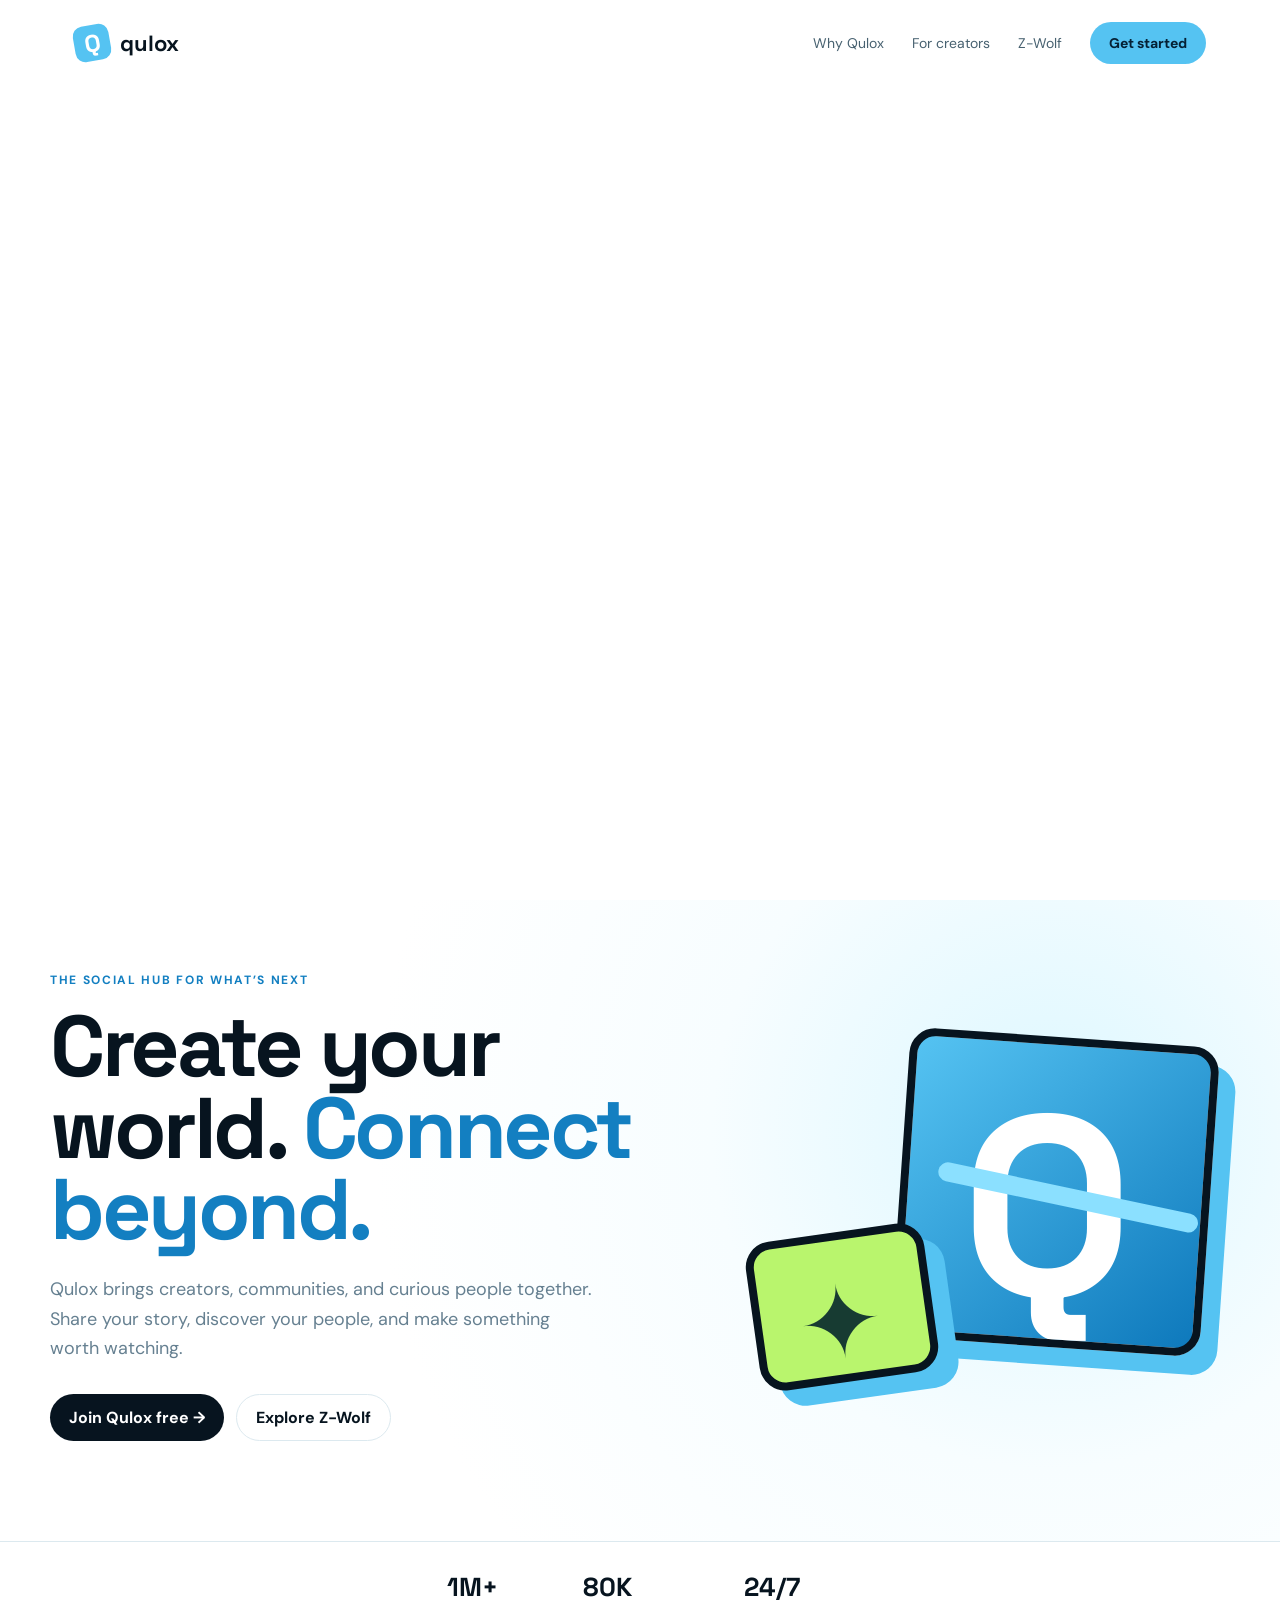
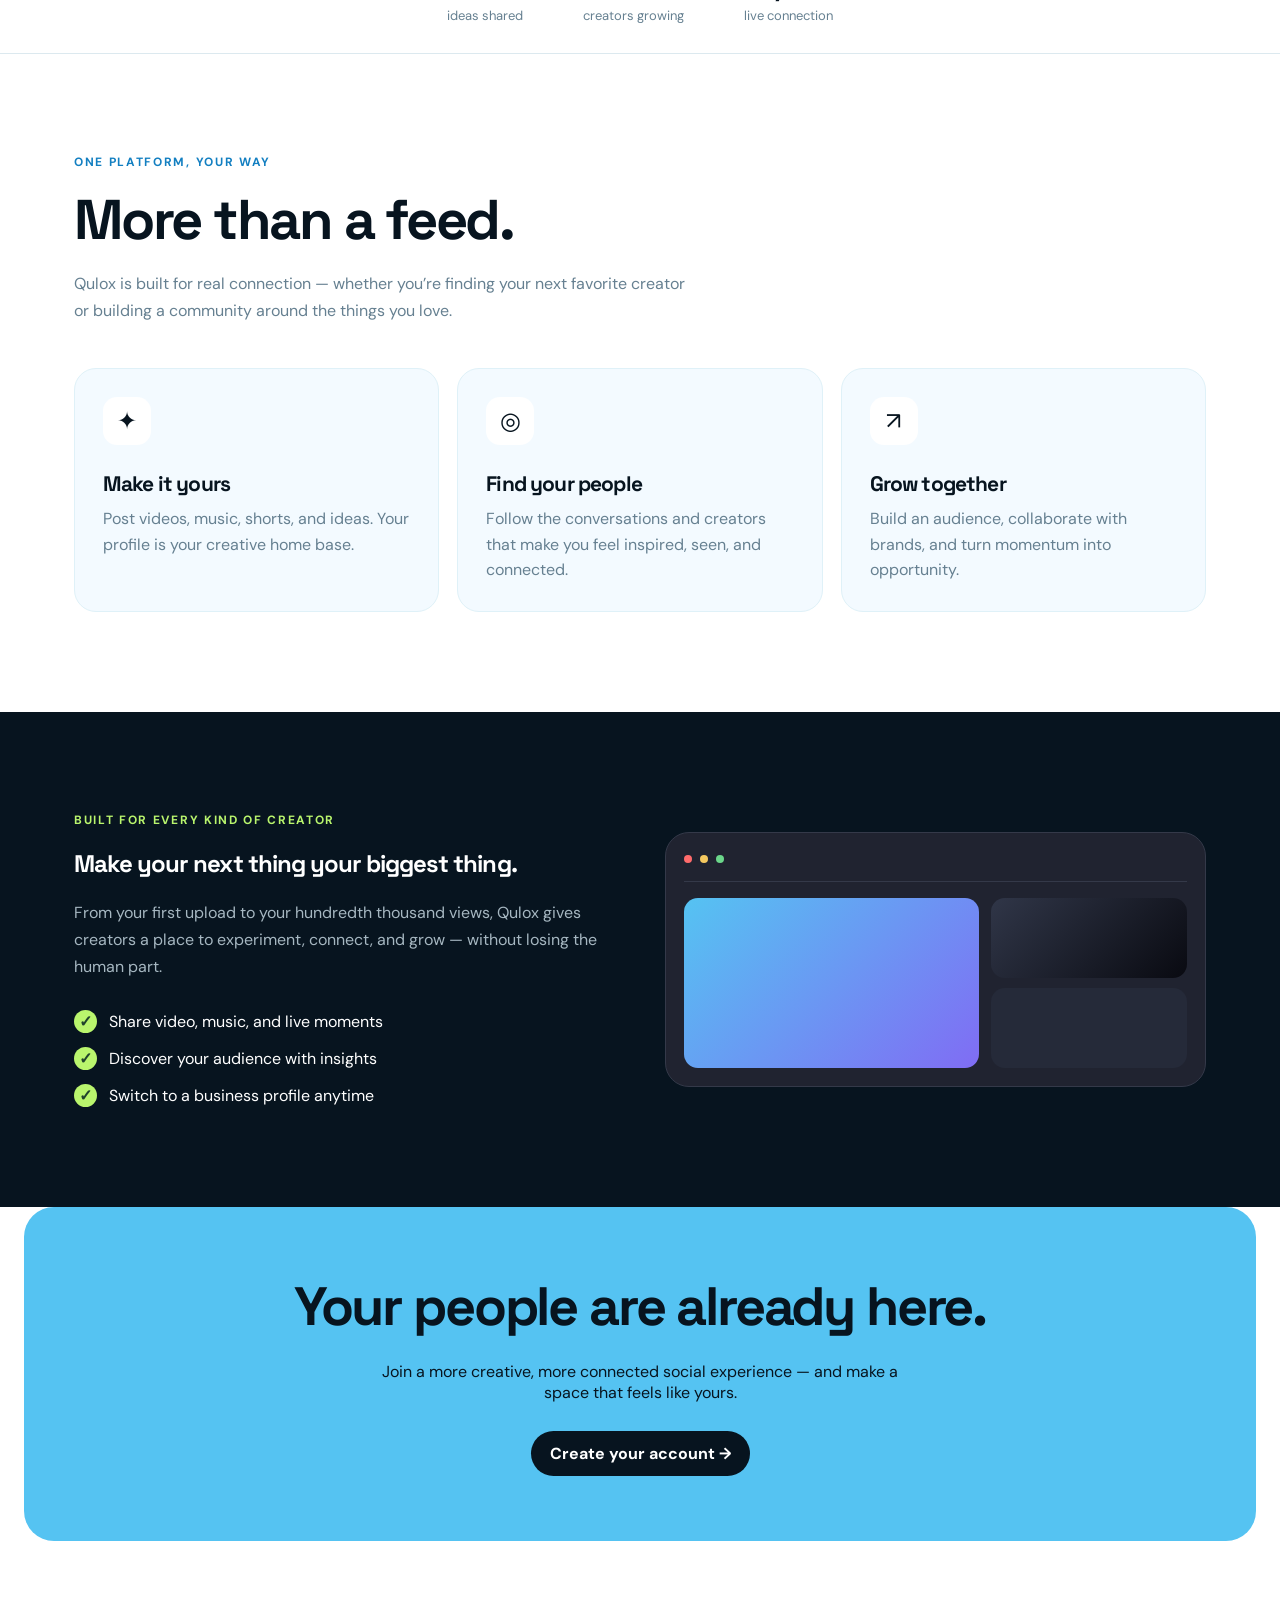
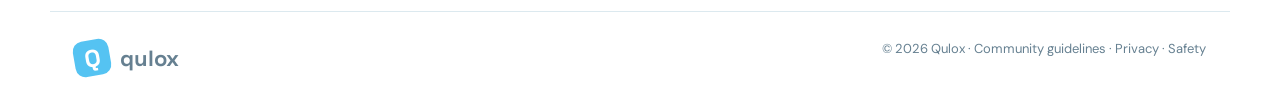
==== index.html @ 9fc833c8 "Build Qulox social hub and separate Z-Wolf premium streaming experience frontend" ====
<!doctype html>
<html lang="en">
<head>
  <meta charset="UTF-8" />
  <meta name="viewport" content="width=device-width, initial-scale=1.0" />
  <meta name="description" content="Qulox is the creator-first social hub. Z-Wolf is premium, curated streaming." />
  <title>Qulox — Create. Connect. Watch.</title>
  <link rel="preconnect" href="https://fonts.googleapis.com">
  <link rel="preconnect" href="https://fonts.gstatic.com" crossorigin>
  <link href="https://fonts.googleapis.com/css2?family=DM+Sans:wght@400;500;600;700&family=Space+Grotesk:wght@500;600;700&display=swap" rel="stylesheet">
  <link rel="stylesheet" href="styles.css" />
</head>
<body>
  <div id="app"></div>
  <script src="app.js"></script>
</body>
</html>
---- styles.css ----
:root {
  --blue: #55c3f2;
  --blue-deep: #137fc1;
  --ink: #07141f;
  --muted: #668091;
  --line: #dce9ef;
  --surface: #ffffff;
  --soft: #f3faff;
  --lime: #b9f56d;
  --purple: #806cf4;
  --dark: #090a11;
  --dark-surface: #141621;
  --dark-line: #2a2d3b;
  font-family: 'DM Sans', sans-serif;
  color: var(--ink);
  background: var(--surface);
}
* { box-sizing: border-box; }
body { margin: 0; min-width: 320px; }
button, input { font: inherit; }
button { cursor: pointer; border: 0; }
a { color: inherit; text-decoration: none; }
.shell { min-height: 100vh; overflow: hidden; }
.nav { align-items: center; display: flex; justify-content: space-between; margin: auto; max-width: 1180px; padding: 22px 24px; }
.logo { align-items: center; display: flex; gap: 10px; font: 700 22px 'Space Grotesk'; }
.logo-mark { align-items: center; background: var(--blue); border-radius: 10px; color: white; display: grid; font-size: 24px; height: 36px; place-items: center; transform: rotate(-10deg); width: 36px; }
.nav-links { align-items: center; display: flex; gap: 28px; color: #476170; font-size: 14px; }
.btn { border-radius: 999px; font-weight: 700; padding: 12px 19px; transition: .2s transform, .2s box-shadow; }
.btn:hover { box-shadow: 0 8px 20px #0b97d331; transform: translateY(-2px); }
.btn-primary { background: var(--blue); color: #052135; }
.btn-dark { background: var(--ink); color: white; }
.btn-outline { background: transparent; border: 1px solid var(--line); color: var(--ink); }
.hero { background: radial-gradient(circle at 82% 36%, #dcf7ff 0, #f7fdff 30%, #fff 60%); padding: 72px 24px 100px; }
.hero-inner { display: grid; grid-template-columns: 1.1fr .9fr; gap: 50px; align-items: center; margin: auto; max-width: 1180px; }
.eyebrow { color: var(--blue-deep); font-size: 12px; font-weight: 700; letter-spacing: .14em; text-transform: uppercase; }
h1, h2, h3 { font-family: 'Space Grotesk'; letter-spacing: -.04em; }
h1 { font-size: clamp(46px, 7vw, 86px); line-height: .95; margin: 18px 0 24px; max-width: 720px; }
.gradient-text { color: var(--blue-deep); }
.lede { color: var(--muted); font-size: 18px; line-height: 1.65; max-width: 550px; }
.hero-actions { display: flex; flex-wrap: wrap; gap: 12px; margin-top: 30px; }
.art { min-height: 420px; position: relative; }
.art-card { border: 8px solid var(--ink); border-radius: 26px; box-shadow: 18px 18px 0 var(--blue); overflow: hidden; position: absolute; }
.art-main { background: linear-gradient(135deg, #55c3f2, #0e79bc); height: 310px; right: 20px; top: 40px; transform: rotate(4deg); width: 310px; }
.art-main::before { color: white; content: 'Q'; font: 700 255px 'Space Grotesk'; left: 54px; position: absolute; top: 0; transform: rotate(-4deg); }
.art-main::after { background: #8be0ff; border-radius: 15px; content: ''; height: 19px; left: 28px; position: absolute; top: 142px; transform: rotate(8deg); width: 265px; }
.art-small { background: var(--lime); height: 150px; left: 30px; top: 235px; transform: rotate(-8deg); width: 180px; z-index: 2; }
.art-small::after { content: '✦'; color: #173b32; font-size: 100px; left: 37px; position: absolute; top: 18px; }
.stats { border-bottom: 1px solid var(--line); border-top: 1px solid var(--line); display: flex; gap: 60px; justify-content: center; padding: 28px 24px; }
.stat strong { display: block; font: 700 26px 'Space Grotesk'; }
.stat span { color: var(--muted); font-size: 13px; }
.section { margin: auto; max-width: 1180px; padding: 100px 24px; }
.section-heading { max-width: 620px; }
.section-heading h2 { font-size: clamp(34px, 5vw, 56px); margin: 14px 0; }
.section-heading p { color: var(--muted); line-height: 1.65; }
.cards { display: grid; grid-template-columns: repeat(3, 1fr); gap: 18px; margin-top: 44px; }
.card { background: var(--soft); border: 1px solid #dff1f8; border-radius: 22px; padding: 28px; }
.card-icon { align-items: center; background: white; border-radius: 14px; display: flex; font-size: 24px; height: 48px; justify-content: center; width: 48px; }
.card h3 { font-size: 21px; margin: 25px 0 9px; }
.card p { color: var(--muted); line-height: 1.6; margin: 0; }
.split { align-items: center; background: var(--ink); color: white; display: grid; grid-template-columns: 1fr 1fr; gap: 50px; max-width: none; padding-left: max(24px, calc((100vw - 1132px) / 2)); padding-right: max(24px, calc((100vw - 1132px) / 2)); }
.split p { color: #a6b7c1; line-height: 1.7; }
.feature-list { display: grid; gap: 14px; margin-top: 30px; }
.feature-list div { align-items: center; display: flex; gap: 12px; }
.check { align-items: center; background: var(--lime); border-radius: 50%; color: #1f422c; display: flex; font-weight: 700; height: 23px; justify-content: center; width: 23px; }
.dual-preview { background: #202330; border: 1px solid #343949; border-radius: 24px; padding: 18px; }
.preview-bar { align-items: center; border-bottom: 1px solid #343949; display: flex; gap: 8px; padding: 4px 0 18px; }
.dot { background: #ff6b6b; border-radius: 50%; height: 8px; width: 8px; }.dot:nth-child(2){background:#f4c85f}.dot:nth-child(3){background:#6bd68a}
.preview-content { display: grid; grid-template-columns: 1.2fr .8fr; gap: 12px; padding-top: 16px; }
.mock { background: linear-gradient(135deg,#55c3f2,#806cf4); border-radius: 14px; height: 170px; }.mock.side { background: linear-gradient(135deg,#303648,#090a11); height: 80px; }.mock.side + .mock.side { background: #252a39; }
.cta { background: var(--blue); margin: 0 24px 70px; border-radius: 30px; padding: 65px 30px; text-align: center; }.cta h2 { font-size: clamp(32px, 5vw, 54px); margin: 0 auto 20px; }.cta p { margin: 0 auto 28px; max-width: 560px; }
.footer { border-top: 1px solid var(--line); color: var(--muted); display: flex; justify-content: space-between; margin: auto; max-width: 1180px; padding: 28px 24px; font-size: 13px; }
/* Z-Wolf */
.zwolf { background: var(--dark); color: white; min-height: 100vh; }.zwolf .nav { max-width: 1240px; }.zwolf .logo-mark { background: #de1f35; transform: none; }.zwolf .nav-links { color: #a6a8b7; }.zwolf .btn-primary { background: #de1f35; color: white; }.zwolf-hero { background: linear-gradient(90deg,#090a11 20%,transparent 70%), url('https://images.unsplash.com/photo-1489599849927-2ee91cede3ba?auto=format&fit=crop&w=1800&q=80') center/cover; min-height: 610px; padding: 160px max(24px, calc((100vw - 1180px)/2)) 80px; }.zwolf-hero h1 { font-size: clamp(44px, 7vw, 78px); max-width: 590px; }.zwolf-hero p { color: #c0c2ce; line-height: 1.7; max-width: 460px; }.catalog { margin: auto; max-width: 1240px; padding: 58px 24px 100px; }.catalog h2 { font-size: 28px; }.show-grid { display: grid; grid-template-columns: repeat(4,1fr); gap: 16px; }.show { aspect-ratio: 2/3; background: #202330; border-radius: 12px; display: flex; flex-direction: column; justify-content: flex-end; overflow: hidden; padding: 18px; position: relative; }.show::before { background: var(--poster, linear-gradient(140deg,#17344b,#d33d4e)); content: ''; inset: 0; opacity: .82; position: absolute; }.show:nth-child(2){--poster:linear-gradient(140deg,#2a1a48,#eea248)}.show:nth-child(3){--poster:linear-gradient(140deg,#0e504d,#10202b)}.show:nth-child(4){--poster:linear-gradient(140deg,#712128,#f2d37b)}.show > * { position: relative; }.show b { font: 20px 'Space Grotesk'; }.show small { color: #d8d9e0; margin-top: 5px; }
.admin { background: #f5f8fa; min-height: 100vh; padding: 36px; }.admin-panel { background: white; border: 1px solid var(--line); border-radius: 22px; margin: auto; max-width: 1000px; padding: 28px; }.admin-table { border-collapse: collapse; margin-top: 25px; width: 100%; }.admin-table td,.admin-table th { border-bottom: 1px solid var(--line); padding: 15px 8px; text-align: left; }.pill { background: #e9f8dc; border-radius: 999px; color: #3c6d27; font-size: 12px; padding: 5px 9px; }
@media(max-width: 760px){.nav-links{display:none}.hero-inner,.split{grid-template-columns:1fr}.art{min-height:340px}.cards{grid-template-columns:1fr}.stats{gap:20px;justify-content:space-between}.stat strong{font-size:20px}.show-grid{grid-template-columns:repeat(2,1fr)}.zwolf-hero{min-height:550px;padding-top:130px}.footer{display:block}.footer span{display:block;margin-top:10px}}
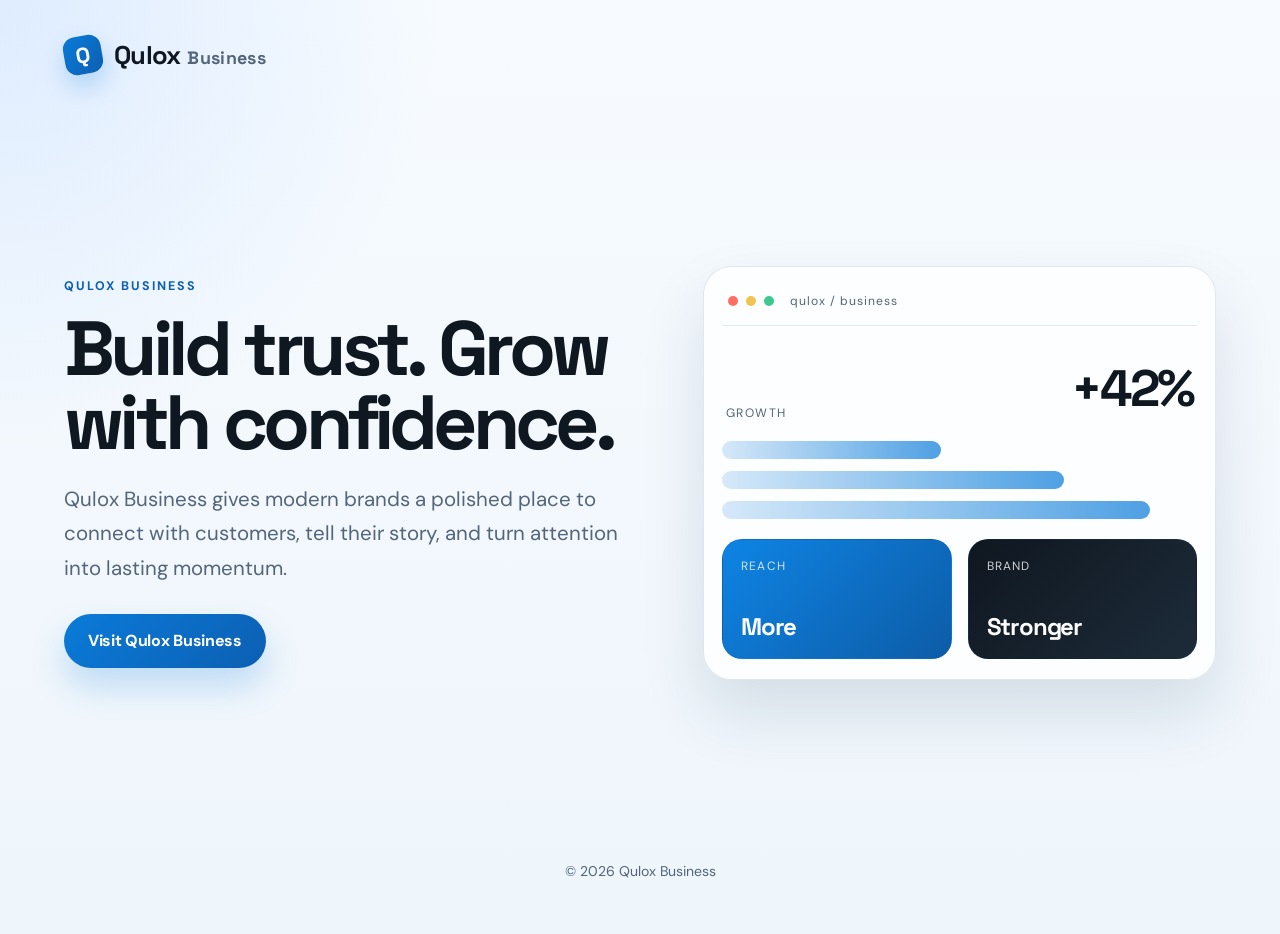
==== commit 21826eca: "Replace the current landing page with a simple Qulox Business marketing page linking to the Square s" ====
--- a/index.html
+++ b/index.html
@@ -1,17 +1,91 @@
-<!doctype html>
+<!DOCTYPE html>
 <html lang="en">
-<head>
-  <meta charset="UTF-8" />
-  <meta name="viewport" content="width=device-width, initial-scale=1.0" />
-  <meta name="description" content="Qulox is the creator-first social hub. Z-Wolf is premium, curated streaming." />
-  <title>Qulox — Create. Connect. Watch.</title>
-  <link rel="preconnect" href="https://fonts.googleapis.com">
-  <link rel="preconnect" href="https://fonts.gstatic.com" crossorigin>
-  <link href="https://fonts.googleapis.com/css2?family=DM+Sans:wght@400;500;600;700&family=Space+Grotesk:wght@500;600;700&display=swap" rel="stylesheet">
-  <link rel="stylesheet" href="styles.css" />
-</head>
-<body>
-  <div id="app"></div>
-  <script src="app.js"></script>
-</body>
+  <head>
+    <meta charset="UTF-8" />
+    <meta name="viewport" content="width=device-width, initial-scale=1.0" />
+    <meta
+      name="description"
+      content="Qulox Business helps brands and teams grow with a smarter, more connected customer experience."
+    />
+    <meta name="theme-color" content="#0a7bd9" />
+    <title>Qulox Business</title>
+    <link rel="preconnect" href="https://fonts.googleapis.com" />
+    <link rel="preconnect" href="https://fonts.gstatic.com" crossorigin />
+    <link
+      href="https://fonts.googleapis.com/css2?family=DM+Sans:wght@400;500;700&family=Space+Grotesk:wght@500;700&display=swap"
+      rel="stylesheet"
+    />
+    <link rel="stylesheet" href="styles.css" />
+  </head>
+  <body>
+    <div class="page-shell">
+      <header class="topbar">
+        <div class="brand" aria-label="Qulox Business brand">
+          <span class="brand-mark">Q</span>
+          <span class="brand-text">Qulox <small>Business</small></span>
+        </div>
+      </header>
+
+      <main class="hero" aria-labelledby="headline">
+        <div class="hero-copy">
+          <p class="eyebrow">Qulox Business</p>
+          <h1 id="headline">Build trust. Grow with confidence.</h1>
+          <p class="lead">
+            Qulox Business gives modern brands a polished place to connect with customers,
+            tell their story, and turn attention into lasting momentum.
+          </p>
+
+          <div class="cta-row">
+            <a
+              class="primary-button"
+              href="https://qulox4business.square.site"
+              target="_blank"
+              rel="noopener noreferrer"
+            >
+              Visit Qulox Business
+            </a>
+          </div>
+        </div>
+
+        <div class="hero-panel" aria-label="Qulox Business overview panel">
+          <div class="panel-card main-panel">
+            <div class="panel-header">
+              <span class="dot dot-red"></span>
+              <span class="dot dot-yellow"></span>
+              <span class="dot dot-green"></span>
+              <span class="panel-title">qulox / business</span>
+            </div>
+
+            <div class="panel-body">
+              <div class="metric-block">
+                <span class="muted-label">Growth</span>
+                <strong>+42%</strong>
+              </div>
+
+              <div class="bar-stack" aria-hidden="true">
+                <span class="bar short"></span>
+                <span class="bar medium"></span>
+                <span class="bar long"></span>
+              </div>
+
+              <div class="mini-grid">
+                <div class="mini-card accent">
+                  <span>Reach</span>
+                  <strong>More</strong>
+                </div>
+                <div class="mini-card dark">
+                  <span>Brand</span>
+                  <strong>Stronger</strong>
+                </div>
+              </div>
+            </div>
+          </div>
+        </div>
+      </main>
+
+      <footer class="site-footer">
+        <p>© 2026 Qulox Business</p>
+      </footer>
+    </div>
+  </body>
 </html>
--- a/styles.css
+++ b/styles.css
@@ -1,75 +1,325 @@
 :root {
-  --blue: #55c3f2;
-  --blue-deep: #137fc1;
-  --ink: #07141f;
-  --muted: #668091;
-  --line: #dce9ef;
+  --bg: #f5f9fc;
   --surface: #ffffff;
-  --soft: #f3faff;
-  --lime: #b9f56d;
-  --purple: #806cf4;
-  --dark: #090a11;
-  --dark-surface: #141621;
-  --dark-line: #2a2d3b;
+  --surface-strong: #eef6ff;
+  --text: #0f1720;
+  --muted: #53657a;
+  --line: #dfeaf2;
+  --brand: #0a7bd9;
+  --brand-deep: #0c5fb2;
+  --brand-soft: #dff1ff;
+  --shadow: rgba(11, 42, 74, 0.12);
+}
+
+* {
+  box-sizing: border-box;
+}
+
+html {
+  scroll-behavior: smooth;
+}
+
+body {
+  margin: 0;
+  min-width: 320px;
   font-family: 'DM Sans', sans-serif;
-  color: var(--ink);
-  background: var(--surface);
-}
-* { box-sizing: border-box; }
-body { margin: 0; min-width: 320px; }
-button, input { font: inherit; }
-button { cursor: pointer; border: 0; }
-a { color: inherit; text-decoration: none; }
-.shell { min-height: 100vh; overflow: hidden; }
-.nav { align-items: center; display: flex; justify-content: space-between; margin: auto; max-width: 1180px; padding: 22px 24px; }
-.logo { align-items: center; display: flex; gap: 10px; font: 700 22px 'Space Grotesk'; }
-.logo-mark { align-items: center; background: var(--blue); border-radius: 10px; color: white; display: grid; font-size: 24px; height: 36px; place-items: center; transform: rotate(-10deg); width: 36px; }
-.nav-links { align-items: center; display: flex; gap: 28px; color: #476170; font-size: 14px; }
-.btn { border-radius: 999px; font-weight: 700; padding: 12px 19px; transition: .2s transform, .2s box-shadow; }
-.btn:hover { box-shadow: 0 8px 20px #0b97d331; transform: translateY(-2px); }
-.btn-primary { background: var(--blue); color: #052135; }
-.btn-dark { background: var(--ink); color: white; }
-.btn-outline { background: transparent; border: 1px solid var(--line); color: var(--ink); }
-.hero { background: radial-gradient(circle at 82% 36%, #dcf7ff 0, #f7fdff 30%, #fff 60%); padding: 72px 24px 100px; }
-.hero-inner { display: grid; grid-template-columns: 1.1fr .9fr; gap: 50px; align-items: center; margin: auto; max-width: 1180px; }
-.eyebrow { color: var(--blue-deep); font-size: 12px; font-weight: 700; letter-spacing: .14em; text-transform: uppercase; }
-h1, h2, h3 { font-family: 'Space Grotesk'; letter-spacing: -.04em; }
-h1 { font-size: clamp(46px, 7vw, 86px); line-height: .95; margin: 18px 0 24px; max-width: 720px; }
-.gradient-text { color: var(--blue-deep); }
-.lede { color: var(--muted); font-size: 18px; line-height: 1.65; max-width: 550px; }
-.hero-actions { display: flex; flex-wrap: wrap; gap: 12px; margin-top: 30px; }
-.art { min-height: 420px; position: relative; }
-.art-card { border: 8px solid var(--ink); border-radius: 26px; box-shadow: 18px 18px 0 var(--blue); overflow: hidden; position: absolute; }
-.art-main { background: linear-gradient(135deg, #55c3f2, #0e79bc); height: 310px; right: 20px; top: 40px; transform: rotate(4deg); width: 310px; }
-.art-main::before { color: white; content: 'Q'; font: 700 255px 'Space Grotesk'; left: 54px; position: absolute; top: 0; transform: rotate(-4deg); }
-.art-main::after { background: #8be0ff; border-radius: 15px; content: ''; height: 19px; left: 28px; position: absolute; top: 142px; transform: rotate(8deg); width: 265px; }
-.art-small { background: var(--lime); height: 150px; left: 30px; top: 235px; transform: rotate(-8deg); width: 180px; z-index: 2; }
-.art-small::after { content: '✦'; color: #173b32; font-size: 100px; left: 37px; position: absolute; top: 18px; }
-.stats { border-bottom: 1px solid var(--line); border-top: 1px solid var(--line); display: flex; gap: 60px; justify-content: center; padding: 28px 24px; }
-.stat strong { display: block; font: 700 26px 'Space Grotesk'; }
-.stat span { color: var(--muted); font-size: 13px; }
-.section { margin: auto; max-width: 1180px; padding: 100px 24px; }
-.section-heading { max-width: 620px; }
-.section-heading h2 { font-size: clamp(34px, 5vw, 56px); margin: 14px 0; }
-.section-heading p { color: var(--muted); line-height: 1.65; }
-.cards { display: grid; grid-template-columns: repeat(3, 1fr); gap: 18px; margin-top: 44px; }
-.card { background: var(--soft); border: 1px solid #dff1f8; border-radius: 22px; padding: 28px; }
-.card-icon { align-items: center; background: white; border-radius: 14px; display: flex; font-size: 24px; height: 48px; justify-content: center; width: 48px; }
-.card h3 { font-size: 21px; margin: 25px 0 9px; }
-.card p { color: var(--muted); line-height: 1.6; margin: 0; }
-.split { align-items: center; background: var(--ink); color: white; display: grid; grid-template-columns: 1fr 1fr; gap: 50px; max-width: none; padding-left: max(24px, calc((100vw - 1132px) / 2)); padding-right: max(24px, calc((100vw - 1132px) / 2)); }
-.split p { color: #a6b7c1; line-height: 1.7; }
-.feature-list { display: grid; gap: 14px; margin-top: 30px; }
-.feature-list div { align-items: center; display: flex; gap: 12px; }
-.check { align-items: center; background: var(--lime); border-radius: 50%; color: #1f422c; display: flex; font-weight: 700; height: 23px; justify-content: center; width: 23px; }
-.dual-preview { background: #202330; border: 1px solid #343949; border-radius: 24px; padding: 18px; }
-.preview-bar { align-items: center; border-bottom: 1px solid #343949; display: flex; gap: 8px; padding: 4px 0 18px; }
-.dot { background: #ff6b6b; border-radius: 50%; height: 8px; width: 8px; }.dot:nth-child(2){background:#f4c85f}.dot:nth-child(3){background:#6bd68a}
-.preview-content { display: grid; grid-template-columns: 1.2fr .8fr; gap: 12px; padding-top: 16px; }
-.mock { background: linear-gradient(135deg,#55c3f2,#806cf4); border-radius: 14px; height: 170px; }.mock.side { background: linear-gradient(135deg,#303648,#090a11); height: 80px; }.mock.side + .mock.side { background: #252a39; }
-.cta { background: var(--blue); margin: 0 24px 70px; border-radius: 30px; padding: 65px 30px; text-align: center; }.cta h2 { font-size: clamp(32px, 5vw, 54px); margin: 0 auto 20px; }.cta p { margin: 0 auto 28px; max-width: 560px; }
-.footer { border-top: 1px solid var(--line); color: var(--muted); display: flex; justify-content: space-between; margin: auto; max-width: 1180px; padding: 28px 24px; font-size: 13px; }
-/* Z-Wolf */
-.zwolf { background: var(--dark); color: white; min-height: 100vh; }.zwolf .nav { max-width: 1240px; }.zwolf .logo-mark { background: #de1f35; transform: none; }.zwolf .nav-links { color: #a6a8b7; }.zwolf .btn-primary { background: #de1f35; color: white; }.zwolf-hero { background: linear-gradient(90deg,#090a11 20%,transparent 70%), url('https://images.unsplash.com/photo-1489599849927-2ee91cede3ba?auto=format&fit=crop&w=1800&q=80') center/cover; min-height: 610px; padding: 160px max(24px, calc((100vw - 1180px)/2)) 80px; }.zwolf-hero h1 { font-size: clamp(44px, 7vw, 78px); max-width: 590px; }.zwolf-hero p { color: #c0c2ce; line-height: 1.7; max-width: 460px; }.catalog { margin: auto; max-width: 1240px; padding: 58px 24px 100px; }.catalog h2 { font-size: 28px; }.show-grid { display: grid; grid-template-columns: repeat(4,1fr); gap: 16px; }.show { aspect-ratio: 2/3; background: #202330; border-radius: 12px; display: flex; flex-direction: column; justify-content: flex-end; overflow: hidden; padding: 18px; position: relative; }.show::before { background: var(--poster, linear-gradient(140deg,#17344b,#d33d4e)); content: ''; inset: 0; opacity: .82; position: absolute; }.show:nth-child(2){--poster:linear-gradient(140deg,#2a1a48,#eea248)}.show:nth-child(3){--poster:linear-gradient(140deg,#0e504d,#10202b)}.show:nth-child(4){--poster:linear-gradient(140deg,#712128,#f2d37b)}.show > * { position: relative; }.show b { font: 20px 'Space Grotesk'; }.show small { color: #d8d9e0; margin-top: 5px; }
-.admin { background: #f5f8fa; min-height: 100vh; padding: 36px; }.admin-panel { background: white; border: 1px solid var(--line); border-radius: 22px; margin: auto; max-width: 1000px; padding: 28px; }.admin-table { border-collapse: collapse; margin-top: 25px; width: 100%; }.admin-table td,.admin-table th { border-bottom: 1px solid var(--line); padding: 15px 8px; text-align: left; }.pill { background: #e9f8dc; border-radius: 999px; color: #3c6d27; font-size: 12px; padding: 5px 9px; }
-@media(max-width: 760px){.nav-links{display:none}.hero-inner,.split{grid-template-columns:1fr}.art{min-height:340px}.cards{grid-template-columns:1fr}.stats{gap:20px;justify-content:space-between}.stat strong{font-size:20px}.show-grid{grid-template-columns:repeat(2,1fr)}.zwolf-hero{min-height:550px;padding-top:130px}.footer{display:block}.footer span{display:block;margin-top:10px}}
+  color: var(--text);
+  background:
+    radial-gradient(circle at top left, rgba(44, 130, 255, 0.12), transparent 28%),
+    linear-gradient(180deg, #f7fbff 0%, #eef5fb 100%);
+}
+
+img {
+  max-width: 100%;
+  display: block;
+}
+
+a {
+  color: inherit;
+  text-decoration: none;
+}
+
+.page-shell {
+  max-width: 1200px;
+  margin: 0 auto;
+  padding: 28px 24px 40px;
+}
+
+.topbar {
+  display: flex;
+  align-items: center;
+  justify-content: space-between;
+  padding: 8px 0 24px;
+}
+
+.brand {
+  display: inline-flex;
+  align-items: center;
+  gap: 12px;
+  font-weight: 700;
+  letter-spacing: -0.04em;
+}
+
+.brand-mark {
+  width: 38px;
+  height: 38px;
+  display: grid;
+  place-items: center;
+  border-radius: 12px;
+  background: linear-gradient(135deg, var(--brand), var(--brand-deep));
+  color: #fff;
+  box-shadow: 0 12px 24px rgba(10, 123, 217, 0.24);
+  font-family: 'Space Grotesk', sans-serif;
+  font-size: 1.35rem;
+  transform: rotate(-10deg);
+}
+
+.brand-text {
+  font-size: clamp(1.15rem, 2vw, 1.8rem);
+  font-family: 'Space Grotesk', sans-serif;
+}
+
+.brand-text small {
+  font-size: 0.7em;
+  color: var(--muted);
+  letter-spacing: 0.02em;
+}
+
+.hero {
+  display: grid;
+  grid-template-columns: 1.05fr 0.95fr;
+  align-items: center;
+  gap: clamp(32px, 6vw, 72px);
+  min-height: calc(100vh - 170px);
+  padding: 20px 0 0;
+}
+
+.eyebrow {
+  margin: 0 0 18px;
+  color: var(--brand-deep);
+  font-size: 0.78rem;
+  letter-spacing: 0.16em;
+  text-transform: uppercase;
+  font-weight: 700;
+}
+
+h1 {
+  margin: 0;
+  font-family: 'Space Grotesk', sans-serif;
+  font-size: clamp(2.9rem, 6vw, 5.4rem);
+  line-height: 0.96;
+  letter-spacing: -0.06em;
+  max-width: 620px;
+}
+
+.lead {
+  max-width: 560px;
+  margin: 22px 0 0;
+  color: var(--muted);
+  font-size: clamp(1.06rem, 1.8vw, 1.28rem);
+  line-height: 1.7;
+}
+
+.cta-row {
+  display: flex;
+  flex-wrap: wrap;
+  gap: 16px;
+  margin-top: 28px;
+}
+
+.primary-button {
+  display: inline-flex;
+  align-items: center;
+  justify-content: center;
+  min-height: 54px;
+  padding: 0 24px;
+  border-radius: 999px;
+  background: linear-gradient(135deg, var(--brand), var(--brand-deep));
+  color: #fff;
+  font-weight: 700;
+  letter-spacing: -0.02em;
+  box-shadow: 0 18px 34px rgba(10, 123, 217, 0.22);
+  transition: transform 0.2s ease, box-shadow 0.2s ease;
+}
+
+.primary-button:hover,
+.primary-button:focus-visible {
+  transform: translateY(-1px);
+  box-shadow: 0 20px 38px rgba(10, 123, 217, 0.24);
+}
+
+.hero-panel {
+  display: flex;
+  justify-content: center;
+}
+
+.panel-card {
+  width: min(100%, 520px);
+  background: rgba(255, 255, 255, 0.8);
+  border: 1px solid rgba(143, 172, 198, 0.28);
+  border-radius: 28px;
+  box-shadow: 0 32px 64px var(--shadow);
+  backdrop-filter: blur(6px);
+}
+
+.main-panel {
+  padding: 18px 18px 20px;
+}
+
+.panel-header {
+  display: flex;
+  align-items: center;
+  gap: 8px;
+  padding: 8px 6px 16px;
+  border-bottom: 1px solid var(--line);
+}
+
+.dot {
+  width: 10px;
+  height: 10px;
+  border-radius: 50%;
+  display: inline-block;
+}
+
+.dot-red { background: #ff6f61; }
+.dot-yellow { background: #f0c452; }
+.dot-green { background: #3dc88f; }
+
+.panel-title {
+  margin-left: 8px;
+  color: var(--muted);
+  font-size: 0.76rem;
+  letter-spacing: 0.08em;
+  text-transform: lowercase;
+}
+
+.panel-body {
+  padding-top: 24px;
+}
+
+.metric-block {
+  display: flex;
+  justify-content: space-between;
+  align-items: end;
+  padding: 6px 4px 20px;
+}
+
+.muted-label {
+  font-size: 0.76rem;
+  letter-spacing: 0.12em;
+  text-transform: uppercase;
+  color: var(--muted);
+}
+
+.metric-block strong {
+  font-family: 'Space Grotesk', sans-serif;
+  font-size: clamp(2.2rem, 5vw, 3.2rem);
+  letter-spacing: -0.06em;
+}
+
+.bar-stack {
+  display: grid;
+  gap: 12px;
+  margin-bottom: 20px;
+}
+
+.bar {
+  display: block;
+  height: 18px;
+  border-radius: 999px;
+  background: linear-gradient(90deg, rgba(10, 123, 217, 0.16), rgba(10, 123, 217, 0.72));
+}
+
+.bar.short { width: 46%; }
+.bar.medium { width: 72%; }
+.bar.long { width: 90%; }
+
+.mini-grid {
+  display: grid;
+  grid-template-columns: 1fr 1fr;
+  gap: 16px;
+}
+
+.mini-card {
+  min-height: 120px;
+  padding: 18px 18px 16px;
+  border-radius: 20px;
+  display: flex;
+  flex-direction: column;
+  justify-content: space-between;
+  border: 1px solid rgba(14, 80, 147, 0.12);
+}
+
+.mini-card span {
+  color: rgba(255, 255, 255, 0.8);
+  font-size: 0.75rem;
+  letter-spacing: 0.1em;
+  text-transform: uppercase;
+}
+
+.mini-card strong {
+  font-family: 'Space Grotesk', sans-serif;
+  font-size: 1.5rem;
+  letter-spacing: -0.05em;
+}
+
+.mini-card.accent {
+  background: linear-gradient(135deg, #0e84e4, #0d5ca7);
+  color: #fff;
+}
+
+.mini-card.dark {
+  background: linear-gradient(135deg, #0f1720, #1d2b39);
+  color: #fff;
+}
+
+.site-footer {
+  padding-top: 20px;
+  text-align: center;
+  color: var(--muted);
+  font-size: 0.88rem;
+}
+
+@media (max-width: 860px) {
+  .hero {
+    grid-template-columns: 1fr;
+    padding-top: 8px;
+    min-height: auto;
+  }
+
+  .hero-copy {
+    text-align: center;
+  }
+
+  .lead {
+    margin-left: auto;
+    margin-right: auto;
+  }
+
+  .cta-row {
+    justify-content: center;
+  }
+}
+
+@media (max-width: 560px) {
+  .page-shell {
+    padding-left: 18px;
+    padding-right: 18px;
+  }
+
+  .brand {
+    justify-content: center;
+  }
+
+  .topbar {
+    justify-content: center;
+  }
+
+  .panel-title {
+    display: none;
+  }
+
+  .mini-grid {
+    grid-template-columns: 1fr;
+  }
+}
